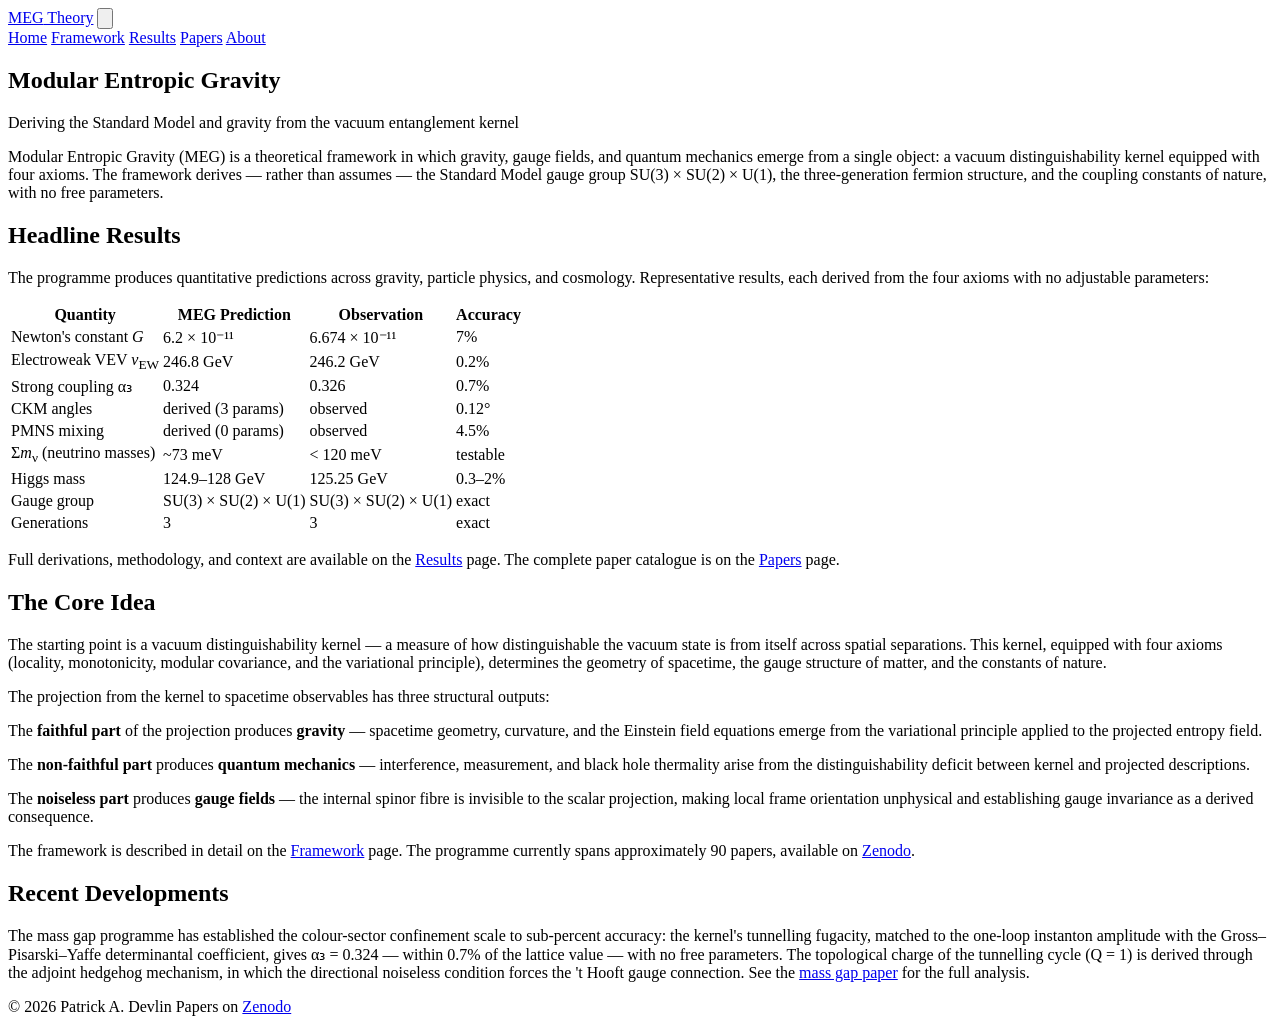
==== index.html @ 2ceed35d "Add files via upload" ====
<!DOCTYPE html>
<html lang="en">
<head>
  <meta charset="UTF-8">
  <meta name="viewport" content="width=device-width, initial-scale=1.0">
  <title>Modular Entropic Gravity — Deriving Physics from the Vacuum Kernel</title>
  <meta name="description" content="Modular Entropic Gravity (MEG) derives the Standard Model gauge group, matter content, coupling constants, and confinement scale from four axioms on a vacuum distinguishability kernel — with no free parameters.">
  <link rel="stylesheet" href="css/style.css">
</head>
<body>

<header>
  <div class="header-inner">
    <a href="index.html" class="site-title"><span>MEG</span> Theory</a>
    <button class="nav-toggle" aria-label="Toggle navigation" onclick="document.querySelector('nav').classList.toggle('open')">
      <svg viewBox="0 0 24 24" fill="none" stroke="currentColor" stroke-width="2"><path d="M3 12h18M3 6h18M3 18h18"/></svg>
    </button>
    <nav>
      <a href="index.html" class="active">Home</a>
      <a href="framework.html">Framework</a>
      <a href="results.html">Results</a>
      <a href="papers.html">Papers</a>
      <a href="about.html">About</a>
    </nav>
  </div>
</header>

<main class="container">
  <section class="hero">
    <h1>Modular Entropic Gravity</h1>
    <p class="subtitle">Deriving the Standard Model and gravity from the vacuum entanglement kernel</p>
    <div class="hero-text">
      <p>Modular Entropic Gravity (MEG) is a theoretical framework in which gravity, gauge fields, and quantum mechanics emerge from a single object: a vacuum distinguishability kernel equipped with four axioms. The framework derives — rather than assumes — the Standard Model gauge group SU(3) × SU(2) × U(1), the three-generation fermion structure, and the coupling constants of nature, with no free parameters.</p>
    </div>
  </section>

  <section class="content">
    <h2>Headline Results</h2>

    <p>The programme produces quantitative predictions across gravity, particle physics, and cosmology. Representative results, each derived from the four axioms with no adjustable parameters:</p>

    <table class="results-table">
      <thead>
        <tr>
          <th>Quantity</th>
          <th>MEG Prediction</th>
          <th>Observation</th>
          <th>Accuracy</th>
        </tr>
      </thead>
      <tbody>
        <tr>
          <td class="quantity">Newton's constant <em>G</em></td>
          <td class="value">6.2 × 10⁻¹¹</td>
          <td class="value">6.674 × 10⁻¹¹</td>
          <td class="accuracy">7%</td>
        </tr>
        <tr>
          <td class="quantity">Electroweak VEV <em>v</em><sub>EW</sub></td>
          <td class="value">246.8 GeV</td>
          <td class="value">246.2 GeV</td>
          <td class="accuracy">0.2%</td>
        </tr>
        <tr>
          <td class="quantity">Strong coupling α₃</td>
          <td class="value">0.324</td>
          <td class="value">0.326</td>
          <td class="accuracy">0.7%</td>
        </tr>
        <tr>
          <td class="quantity">CKM angles</td>
          <td class="value">derived (3 params)</td>
          <td class="value">observed</td>
          <td class="accuracy">0.12°</td>
        </tr>
        <tr>
          <td class="quantity">PMNS mixing</td>
          <td class="value">derived (0 params)</td>
          <td class="value">observed</td>
          <td class="accuracy">4.5%</td>
        </tr>
        <tr>
          <td class="quantity">Σ<em>m</em><sub>ν</sub> (neutrino masses)</td>
          <td class="value">~73 meV</td>
          <td class="value">&lt; 120 meV</td>
          <td class="accuracy">testable</td>
        </tr>
        <tr>
          <td class="quantity">Higgs mass</td>
          <td class="value">124.9–128 GeV</td>
          <td class="value">125.25 GeV</td>
          <td class="accuracy">0.3–2%</td>
        </tr>
        <tr>
          <td class="quantity">Gauge group</td>
          <td class="value" style="font-family: var(--sans);">SU(3) × SU(2) × U(1)</td>
          <td class="value" style="font-family: var(--sans);">SU(3) × SU(2) × U(1)</td>
          <td class="accuracy">exact</td>
        </tr>
        <tr>
          <td class="quantity">Generations</td>
          <td class="value">3</td>
          <td class="value">3</td>
          <td class="accuracy">exact</td>
        </tr>
      </tbody>
    </table>

    <p>Full derivations, methodology, and context are available on the <a href="results.html">Results</a> page. The complete paper catalogue is on the <a href="papers.html">Papers</a> page.</p>

    <h2>The Core Idea</h2>

    <p>The starting point is a vacuum distinguishability kernel — a measure of how distinguishable the vacuum state is from itself across spatial separations. This kernel, equipped with four axioms (locality, monotonicity, modular covariance, and the variational principle), determines the geometry of spacetime, the gauge structure of matter, and the constants of nature.</p>

    <p>The projection from the kernel to spacetime observables has three structural outputs:</p>

    <div class="highlight-box">
      <p>The <strong>faithful part</strong> of the projection produces <strong>gravity</strong> — spacetime geometry, curvature, and the Einstein field equations emerge from the variational principle applied to the projected entropy field.</p>
      <p>The <strong>non-faithful part</strong> produces <strong>quantum mechanics</strong> — interference, measurement, and black hole thermality arise from the distinguishability deficit between kernel and projected descriptions.</p>
      <p>The <strong>noiseless part</strong> produces <strong>gauge fields</strong> — the internal spinor fibre is invisible to the scalar projection, making local frame orientation unphysical and establishing gauge invariance as a derived consequence.</p>
    </div>

    <p>The framework is described in detail on the <a href="framework.html">Framework</a> page. The programme currently spans approximately 90 papers, available on <a href="papers.html">Zenodo</a>.</p>

    <h2>Recent Developments</h2>

    <p>The mass gap programme has established the colour-sector confinement scale to sub-percent accuracy: the kernel's tunnelling fugacity, matched to the one-loop instanton amplitude with the Gross–Pisarski–Yaffe determinantal coefficient, gives α₃ = 0.324 — within 0.7% of the lattice value — with no free parameters. The topological charge of the tunnelling cycle (Q = 1) is derived through the adjoint hedgehog mechanism, in which the directional noiseless condition forces the 't Hooft gauge connection. See the <a href="https://doi.org/10.5281/zenodo.21130253">mass gap paper</a> for the full analysis.</p>

  </section>
</main>

<footer>
  <div class="footer-inner">
    <span>© 2026 Patrick A. Devlin</span>
    <span>Papers on <a href="https://zenodo.org/search?q=metadata.creators.person_or_org.name%3A%22Devlin%2C%20Patrick%20A.%22&l=list&p=1&s=10&sort=newest">Zenodo</a></span>
  </div>
</footer>

</body>
</html>
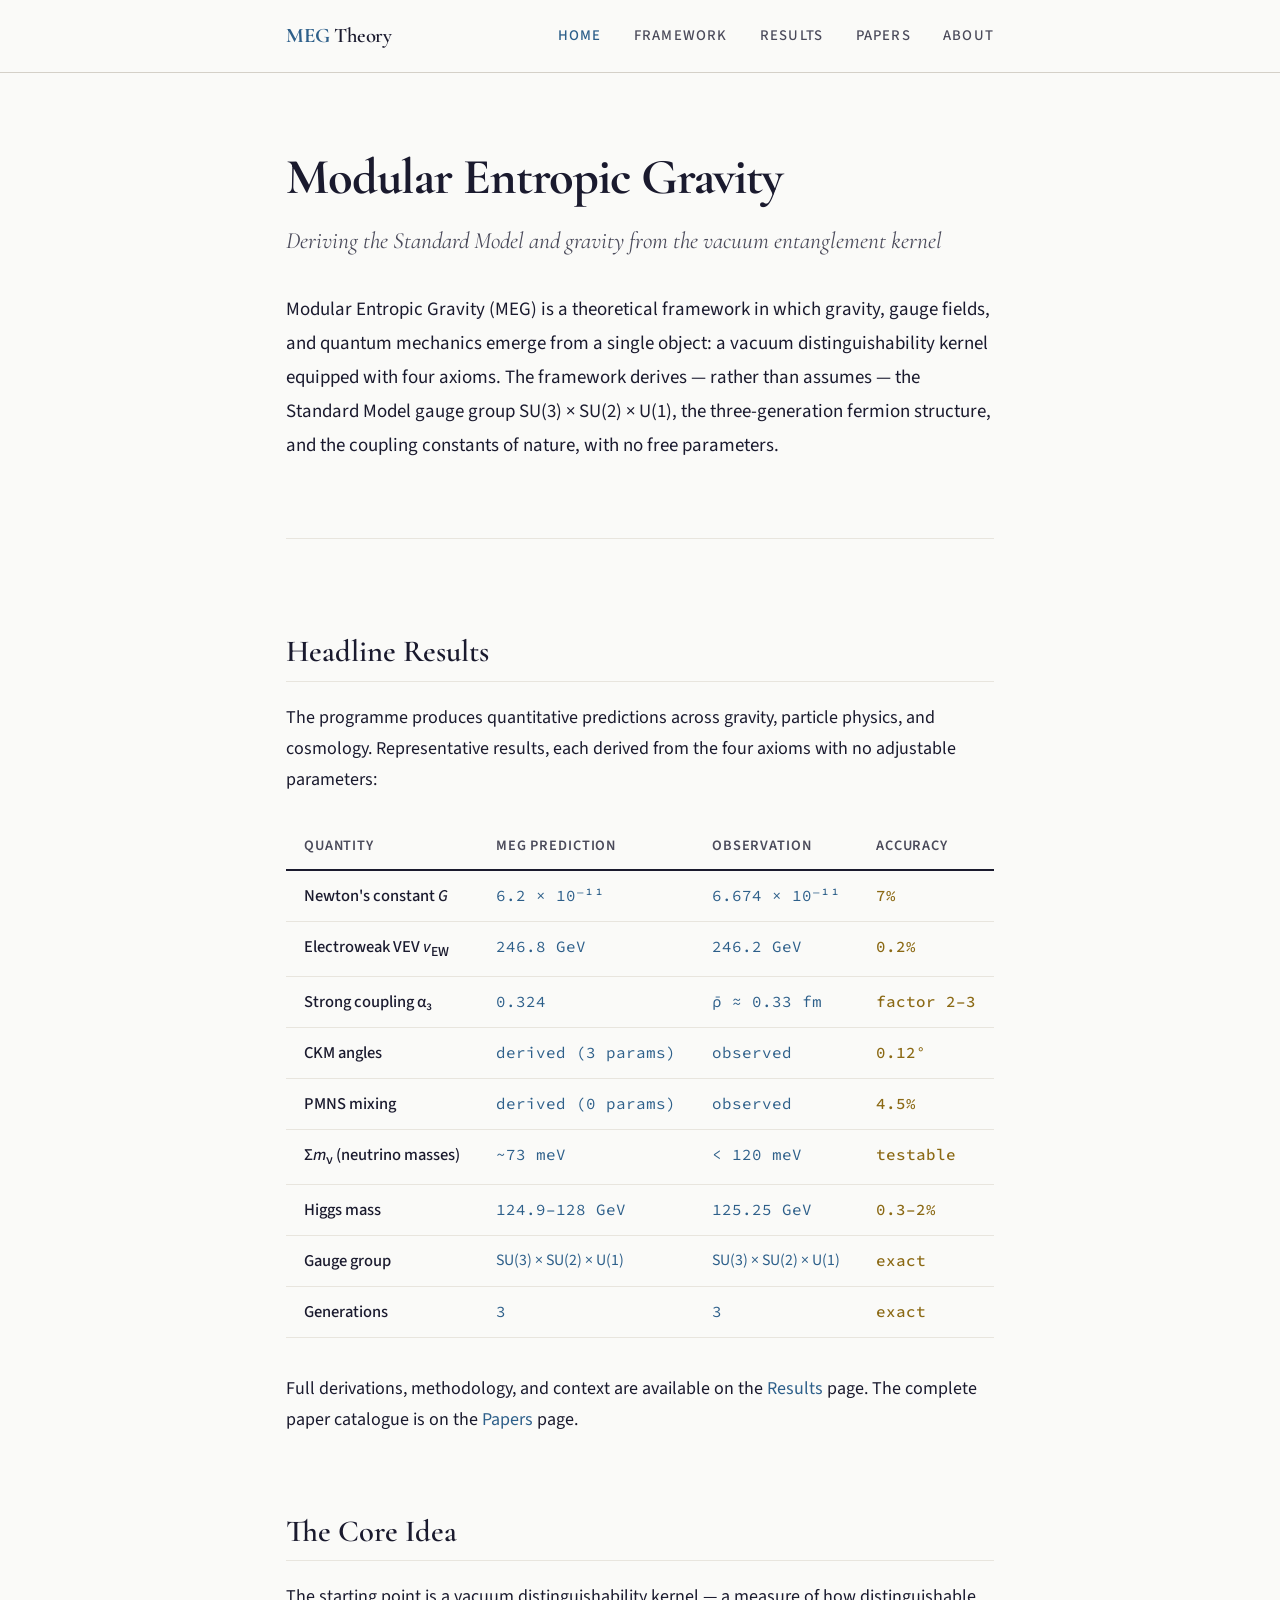
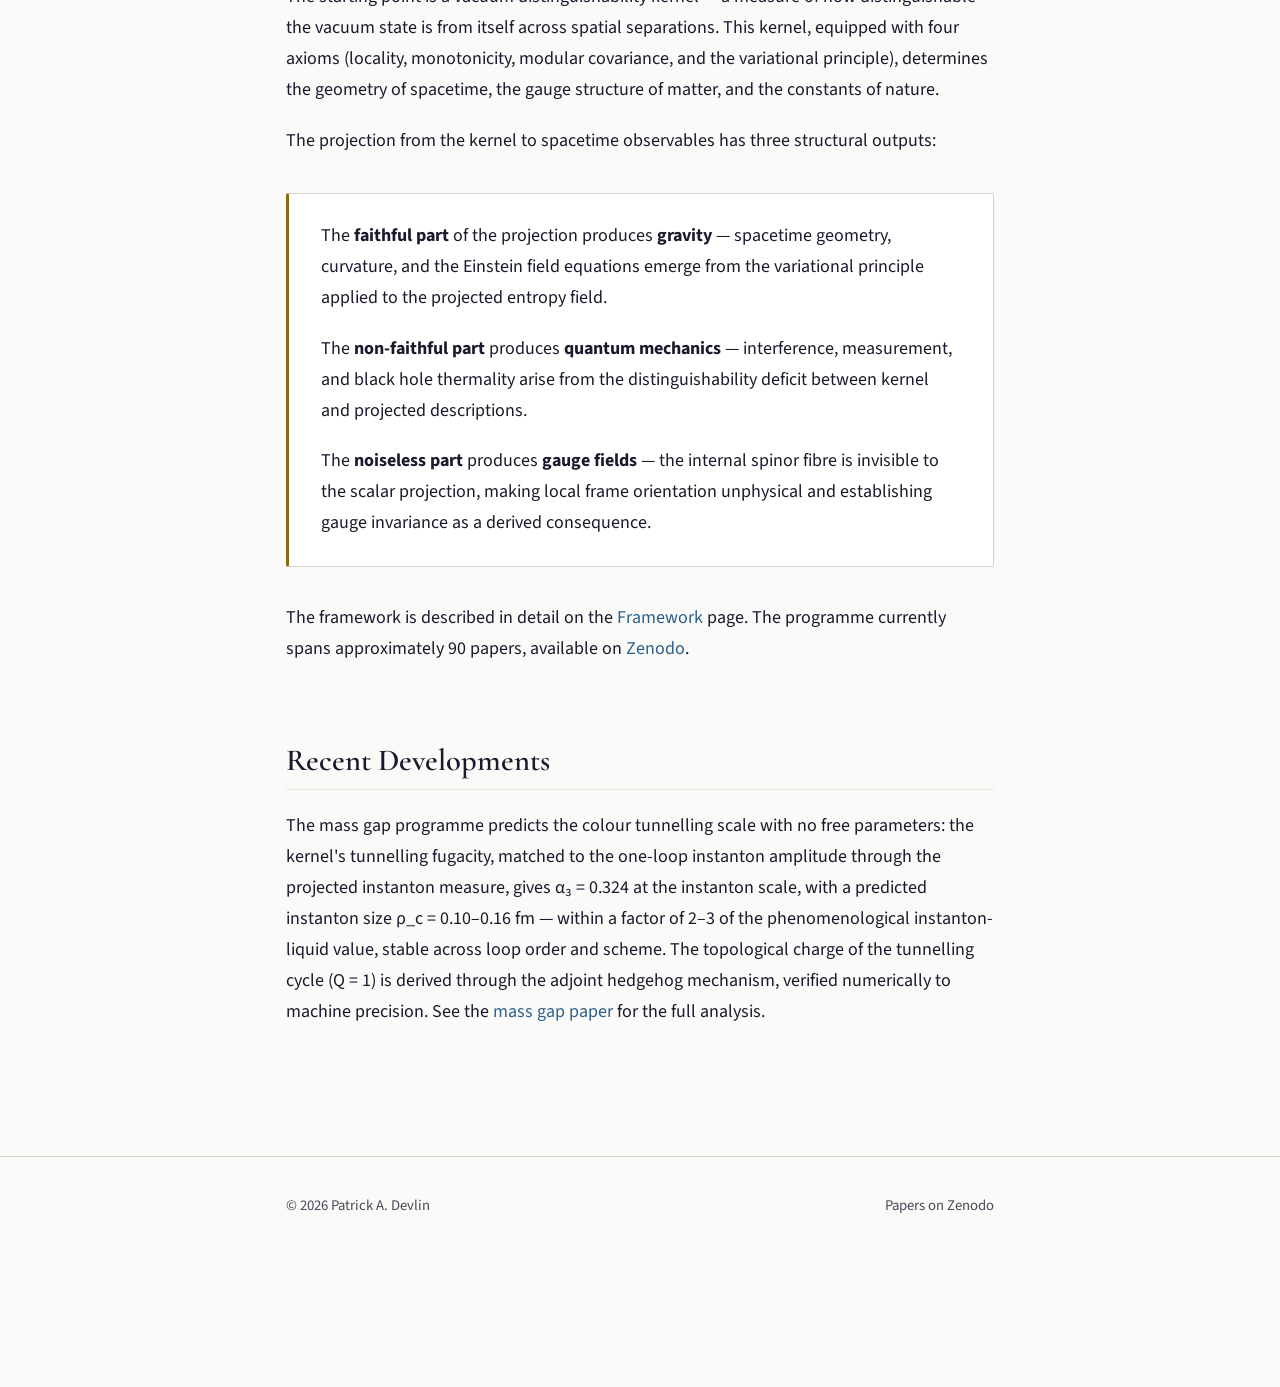
==== commit fa2253b4: "Update index.html" ====
--- a/index.html
+++ b/index.html
@@ -64,8 +64,8 @@
         <tr>
           <td class="quantity">Strong coupling α₃</td>
           <td class="value">0.324</td>
-          <td class="value">0.326</td>
-          <td class="accuracy">0.7%</td>
+          <td class="value">ρ̄ ≈ 0.33 fm</td>
+          <td class="accuracy">factor 2–3</td>
         </tr>
         <tr>
           <td class="quantity">CKM angles</td>
@@ -124,7 +124,7 @@
 
     <h2>Recent Developments</h2>
 
-    <p>The mass gap programme has established the colour-sector confinement scale to sub-percent accuracy: the kernel's tunnelling fugacity, matched to the one-loop instanton amplitude with the Gross–Pisarski–Yaffe determinantal coefficient, gives α₃ = 0.324 — within 0.7% of the lattice value — with no free parameters. The topological charge of the tunnelling cycle (Q = 1) is derived through the adjoint hedgehog mechanism, in which the directional noiseless condition forces the 't Hooft gauge connection. See the <a href="https://doi.org/10.5281/zenodo.21130253">mass gap paper</a> for the full analysis.</p>
+    <p>The mass gap programme predicts the colour tunnelling scale with no free parameters: the kernel's tunnelling fugacity, matched to the one-loop instanton amplitude through the projected instanton measure, gives α₃ = 0.324 at the instanton scale, with a predicted instanton size ρ_c = 0.10–0.16 fm — within a factor of 2–3 of the phenomenological instanton-liquid value, stable across loop order and scheme. The topological charge of the tunnelling cycle (Q = 1) is derived through the adjoint hedgehog mechanism, verified numerically to machine precision. See the <a href="https://doi.org/10.5281/zenodo.21141898">mass gap paper</a> for the full analysis.</p>
 
   </section>
 </main>
--- a/css/style.css
+++ b/css/style.css
@@ -0,0 +1,501 @@
+/* ============================================================
+   MEG Theory — Modular Entropic Gravity
+   A clean, scholarly design for theoretical physics
+   ============================================================ */
+
+@import url('https://fonts.googleapis.com/css2?family=Cormorant+Garamond:ital,wght@0,400;0,500;0,600;0,700;1,400;1,500&family=Source+Sans+3:ital,wght@0,300;0,400;0,500;0,600;1,400&family=Source+Code+Pro:wght@400;500&display=swap');
+
+/* --- Reset & Base --- */
+*, *::before, *::after {
+  box-sizing: border-box;
+  margin: 0;
+  padding: 0;
+}
+
+:root {
+  --bg: #FAFAF8;
+  --bg-card: #FFFFFF;
+  --text: #1A1A2E;
+  --text-secondary: #4A4A5A;
+  --accent: #2D5F8A;
+  --accent-hover: #1E4A6E;
+  --gold: #8B6914;
+  --gold-light: #C4A23A;
+  --border: #D4D0C8;
+  --border-light: #E8E5DE;
+  --bg-subtle: #F2F0EB;
+  --serif: 'Cormorant Garamond', 'Georgia', serif;
+  --sans: 'Source Sans 3', 'Segoe UI', sans-serif;
+  --mono: 'Source Code Pro', 'Consolas', monospace;
+}
+
+html {
+  font-size: 18px;
+  scroll-behavior: smooth;
+}
+
+body {
+  font-family: var(--sans);
+  font-weight: 400;
+  color: var(--text);
+  background-color: var(--bg);
+  line-height: 1.72;
+  -webkit-font-smoothing: antialiased;
+}
+
+/* --- Typography --- */
+h1, h2, h3, h4 {
+  font-family: var(--serif);
+  font-weight: 600;
+  line-height: 1.25;
+  color: var(--text);
+}
+
+h1 {
+  font-size: 2.6rem;
+  font-weight: 700;
+  letter-spacing: -0.02em;
+  margin-bottom: 0.5em;
+}
+
+h2 {
+  font-size: 1.7rem;
+  margin-top: 2.5em;
+  margin-bottom: 0.7em;
+  padding-bottom: 0.3em;
+  border-bottom: 1px solid var(--border-light);
+}
+
+h3 {
+  font-size: 1.25rem;
+  margin-top: 1.8em;
+  margin-bottom: 0.5em;
+  color: var(--accent);
+}
+
+p {
+  margin-bottom: 1.1em;
+}
+
+a {
+  color: var(--accent);
+  text-decoration: none;
+  transition: color 0.2s ease;
+}
+
+a:hover {
+  color: var(--accent-hover);
+  text-decoration: underline;
+}
+
+/* --- Layout --- */
+.container {
+  max-width: 780px;
+  margin: 0 auto;
+  padding: 0 2rem;
+}
+
+/* --- Header / Navigation --- */
+header {
+  border-bottom: 1px solid var(--border);
+  background: var(--bg);
+  position: sticky;
+  top: 0;
+  z-index: 100;
+}
+
+.header-inner {
+  max-width: 780px;
+  margin: 0 auto;
+  padding: 1rem 2rem;
+  display: flex;
+  justify-content: space-between;
+  align-items: center;
+}
+
+.site-title {
+  font-family: var(--serif);
+  font-size: 1.15rem;
+  font-weight: 600;
+  color: var(--text);
+  text-decoration: none;
+  letter-spacing: -0.01em;
+}
+
+.site-title:hover {
+  color: var(--accent);
+  text-decoration: none;
+}
+
+.site-title span {
+  color: var(--accent);
+  font-weight: 700;
+}
+
+nav {
+  display: flex;
+  gap: 1.8rem;
+}
+
+nav a {
+  font-family: var(--sans);
+  font-size: 0.82rem;
+  font-weight: 500;
+  color: var(--text-secondary);
+  text-decoration: none;
+  text-transform: uppercase;
+  letter-spacing: 0.08em;
+  transition: color 0.2s ease;
+}
+
+nav a:hover,
+nav a.active {
+  color: var(--accent);
+  text-decoration: none;
+}
+
+/* --- Mobile nav --- */
+.nav-toggle {
+  display: none;
+  background: none;
+  border: none;
+  cursor: pointer;
+  padding: 0.5rem;
+  color: var(--text);
+}
+
+.nav-toggle svg {
+  width: 24px;
+  height: 24px;
+}
+
+@media (max-width: 680px) {
+  .nav-toggle {
+    display: block;
+  }
+
+  nav {
+    display: none;
+    position: absolute;
+    top: 100%;
+    left: 0;
+    right: 0;
+    background: var(--bg);
+    border-bottom: 1px solid var(--border);
+    flex-direction: column;
+    padding: 1rem 2rem;
+    gap: 0.8rem;
+  }
+
+  nav.open {
+    display: flex;
+  }
+
+  h1 {
+    font-size: 2rem;
+  }
+}
+
+/* --- Hero (Home page) --- */
+.hero {
+  padding: 4rem 0 3rem;
+  border-bottom: 1px solid var(--border-light);
+}
+
+.hero h1 {
+  font-size: 2.8rem;
+  margin-bottom: 0.3em;
+}
+
+.hero .subtitle {
+  font-family: var(--serif);
+  font-size: 1.3rem;
+  font-weight: 400;
+  font-style: italic;
+  color: var(--text-secondary);
+  margin-bottom: 1.5em;
+  line-height: 1.5;
+}
+
+.hero-text {
+  font-size: 1.05rem;
+  line-height: 1.8;
+}
+
+/* --- Page header (non-home pages) --- */
+.page-header {
+  padding: 3rem 0 2rem;
+  border-bottom: 1px solid var(--border-light);
+}
+
+.page-header h1 {
+  margin-bottom: 0.3em;
+}
+
+.page-header .lead {
+  font-size: 1.05rem;
+  color: var(--text-secondary);
+  line-height: 1.7;
+}
+
+/* --- Content --- */
+.content {
+  padding: 1rem 0 4rem;
+}
+
+/* --- Highlight box --- */
+.highlight-box {
+  background: var(--bg-card);
+  border: 1px solid var(--border);
+  border-left: 3px solid var(--gold);
+  padding: 1.5rem 1.8rem;
+  margin: 2rem 0;
+  border-radius: 2px;
+}
+
+.highlight-box p:last-child {
+  margin-bottom: 0;
+}
+
+/* --- Results table --- */
+.results-table {
+  width: 100%;
+  border-collapse: collapse;
+  margin: 1.5rem 0 2rem;
+  font-size: 0.92rem;
+}
+
+.results-table thead {
+  border-bottom: 2px solid var(--text);
+}
+
+.results-table th {
+  font-family: var(--sans);
+  font-weight: 600;
+  text-align: left;
+  padding: 0.6rem 1rem;
+  font-size: 0.8rem;
+  text-transform: uppercase;
+  letter-spacing: 0.06em;
+  color: var(--text-secondary);
+}
+
+.results-table td {
+  padding: 0.6rem 1rem;
+  border-bottom: 1px solid var(--border-light);
+  vertical-align: top;
+}
+
+.results-table tbody tr:hover {
+  background: var(--bg-subtle);
+}
+
+.results-table .quantity {
+  font-weight: 500;
+}
+
+.results-table .value {
+  font-family: var(--mono);
+  font-size: 0.88rem;
+  color: var(--accent);
+}
+
+.results-table .accuracy {
+  font-family: var(--mono);
+  font-size: 0.88rem;
+  color: var(--gold);
+  font-weight: 500;
+}
+
+/* --- Paper list --- */
+.paper-group {
+  margin-bottom: 2.5rem;
+}
+
+.paper-group h3 {
+  margin-bottom: 0.8rem;
+}
+
+.paper-item {
+  padding: 0.7rem 0;
+  border-bottom: 1px solid var(--border-light);
+  display: flex;
+  justify-content: space-between;
+  align-items: baseline;
+  gap: 1rem;
+}
+
+.paper-item:last-child {
+  border-bottom: none;
+}
+
+.paper-title {
+  font-weight: 500;
+  flex: 1;
+}
+
+.paper-id {
+  font-family: var(--mono);
+  font-size: 0.82rem;
+  color: var(--text-secondary);
+  white-space: nowrap;
+}
+
+.paper-doi {
+  font-family: var(--mono);
+  font-size: 0.78rem;
+}
+
+/* --- Axiom cards --- */
+.axiom-card {
+  background: var(--bg-card);
+  border: 1px solid var(--border);
+  padding: 1.3rem 1.6rem;
+  margin: 1rem 0;
+  border-radius: 2px;
+}
+
+.axiom-card .axiom-label {
+  font-family: var(--serif);
+  font-weight: 700;
+  font-size: 1.05rem;
+  color: var(--accent);
+  margin-bottom: 0.4rem;
+}
+
+.axiom-card p {
+  margin-bottom: 0;
+  font-size: 0.95rem;
+}
+
+/* --- Architecture diagram --- */
+.architecture {
+  background: var(--bg-card);
+  border: 1px solid var(--border);
+  padding: 2rem;
+  margin: 2rem 0;
+  border-radius: 2px;
+  text-align: center;
+}
+
+.architecture .arrow-chain {
+  font-family: var(--serif);
+  font-size: 1.1rem;
+  color: var(--text);
+  line-height: 2.2;
+}
+
+.architecture .arrow-chain .node {
+  display: inline-block;
+  padding: 0.3rem 0.8rem;
+  border: 1px solid var(--border);
+  border-radius: 2px;
+  background: var(--bg);
+  font-weight: 500;
+}
+
+.architecture .arrow-chain .arrow {
+  color: var(--gold);
+  margin: 0 0.3rem;
+}
+
+/* --- Footer --- */
+footer {
+  border-top: 1px solid var(--border);
+  padding: 2rem 0;
+  margin-top: 2rem;
+}
+
+.footer-inner {
+  max-width: 780px;
+  margin: 0 auto;
+  padding: 0 2rem;
+  display: flex;
+  justify-content: space-between;
+  align-items: center;
+  font-size: 0.82rem;
+  color: var(--text-secondary);
+}
+
+.footer-inner a {
+  color: var(--text-secondary);
+}
+
+.footer-inner a:hover {
+  color: var(--accent);
+}
+
+/* --- Equation display --- */
+.equation {
+  font-family: var(--serif);
+  font-size: 1.15rem;
+  font-style: italic;
+  text-align: center;
+  padding: 1.2rem 0;
+  color: var(--text);
+}
+
+/* --- Domain sections on results page --- */
+.domain-section {
+  margin-bottom: 2.5rem;
+  padding-bottom: 1.5rem;
+  border-bottom: 1px solid var(--border-light);
+}
+
+.domain-section:last-of-type {
+  border-bottom: none;
+}
+
+/* --- Responsive --- */
+@media (max-width: 680px) {
+  html {
+    font-size: 16px;
+  }
+
+  .container {
+    padding: 0 1.2rem;
+  }
+
+  .header-inner {
+    padding: 0.8rem 1.2rem;
+  }
+
+  .hero {
+    padding: 2.5rem 0 2rem;
+  }
+
+  .hero h1 {
+    font-size: 2rem;
+  }
+
+  .results-table {
+    font-size: 0.85rem;
+  }
+
+  .results-table th,
+  .results-table td {
+    padding: 0.5rem 0.5rem;
+  }
+
+  .paper-item {
+    flex-direction: column;
+    gap: 0.2rem;
+  }
+
+  .footer-inner {
+    flex-direction: column;
+    gap: 0.5rem;
+    text-align: center;
+  }
+}
+
+/* --- Print --- */
+@media print {
+  header, footer, nav {
+    display: none;
+  }
+
+  .container {
+    max-width: 100%;
+  }
+}
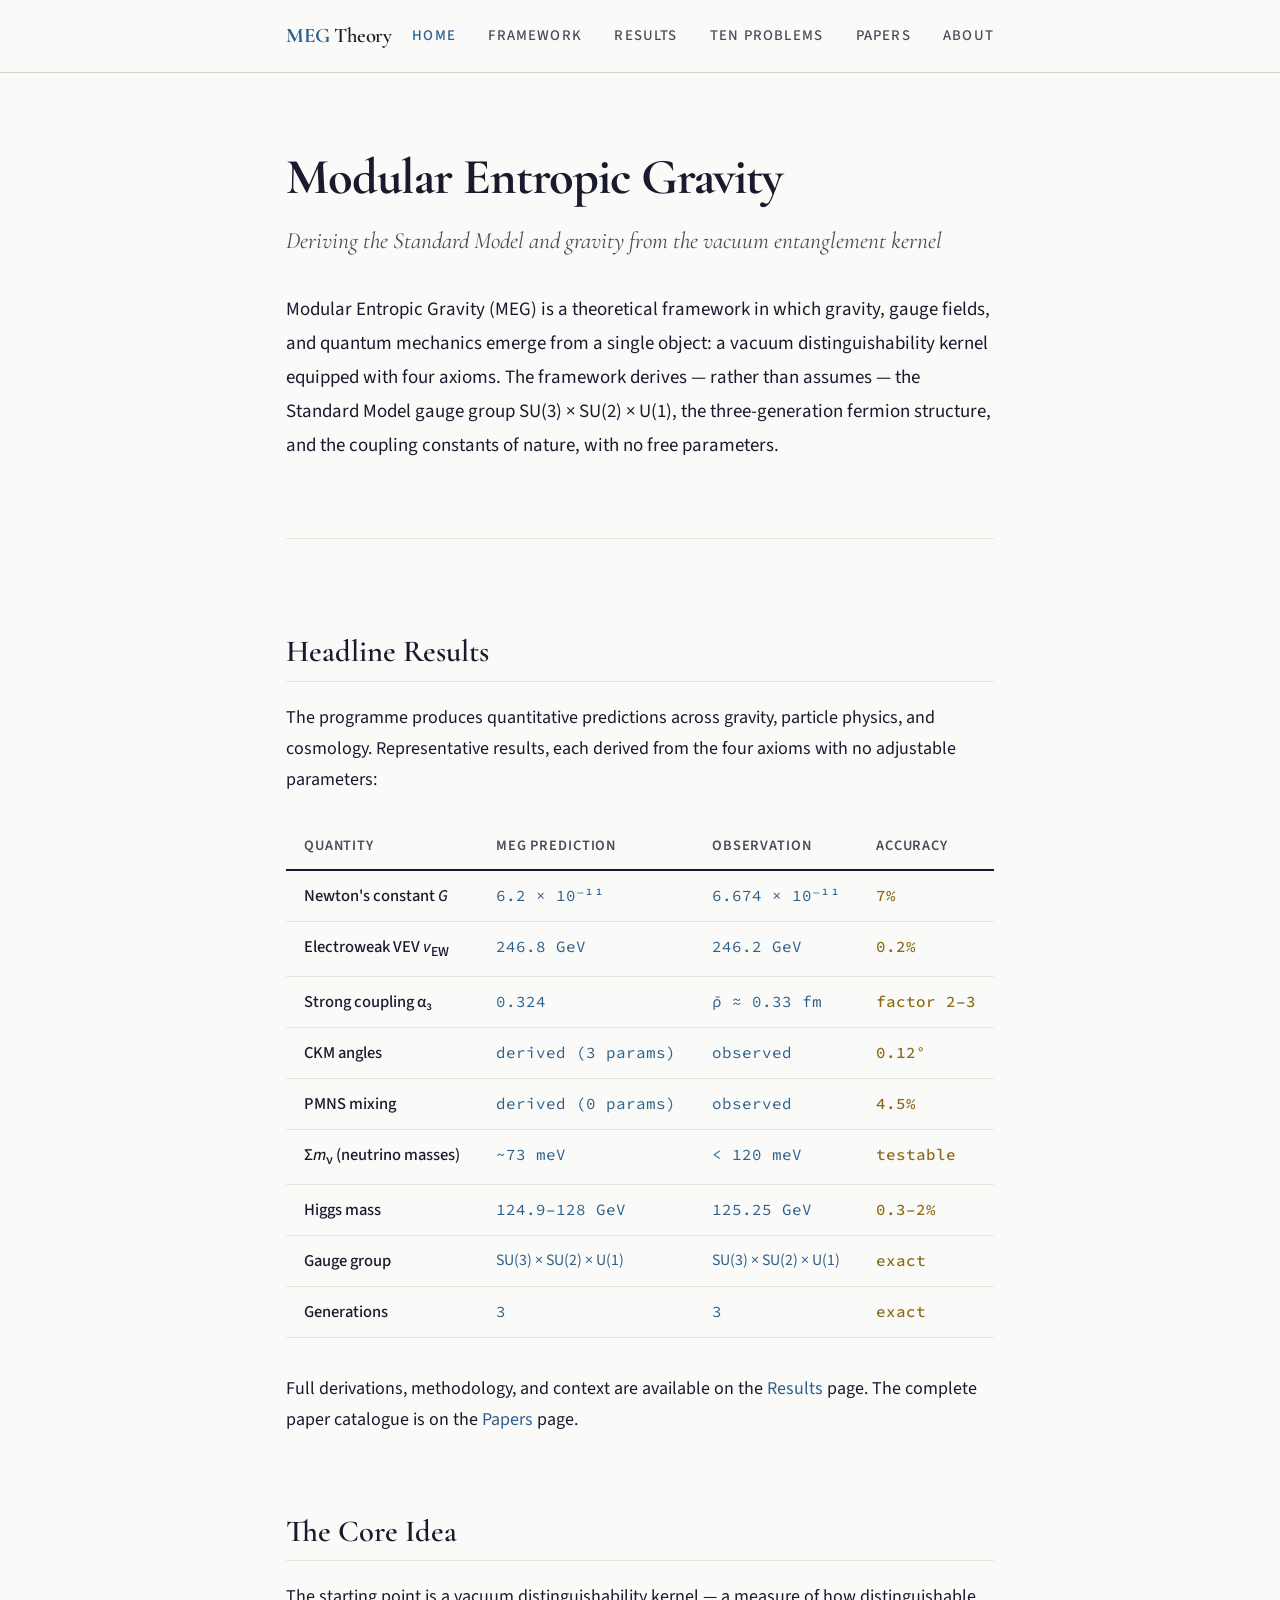
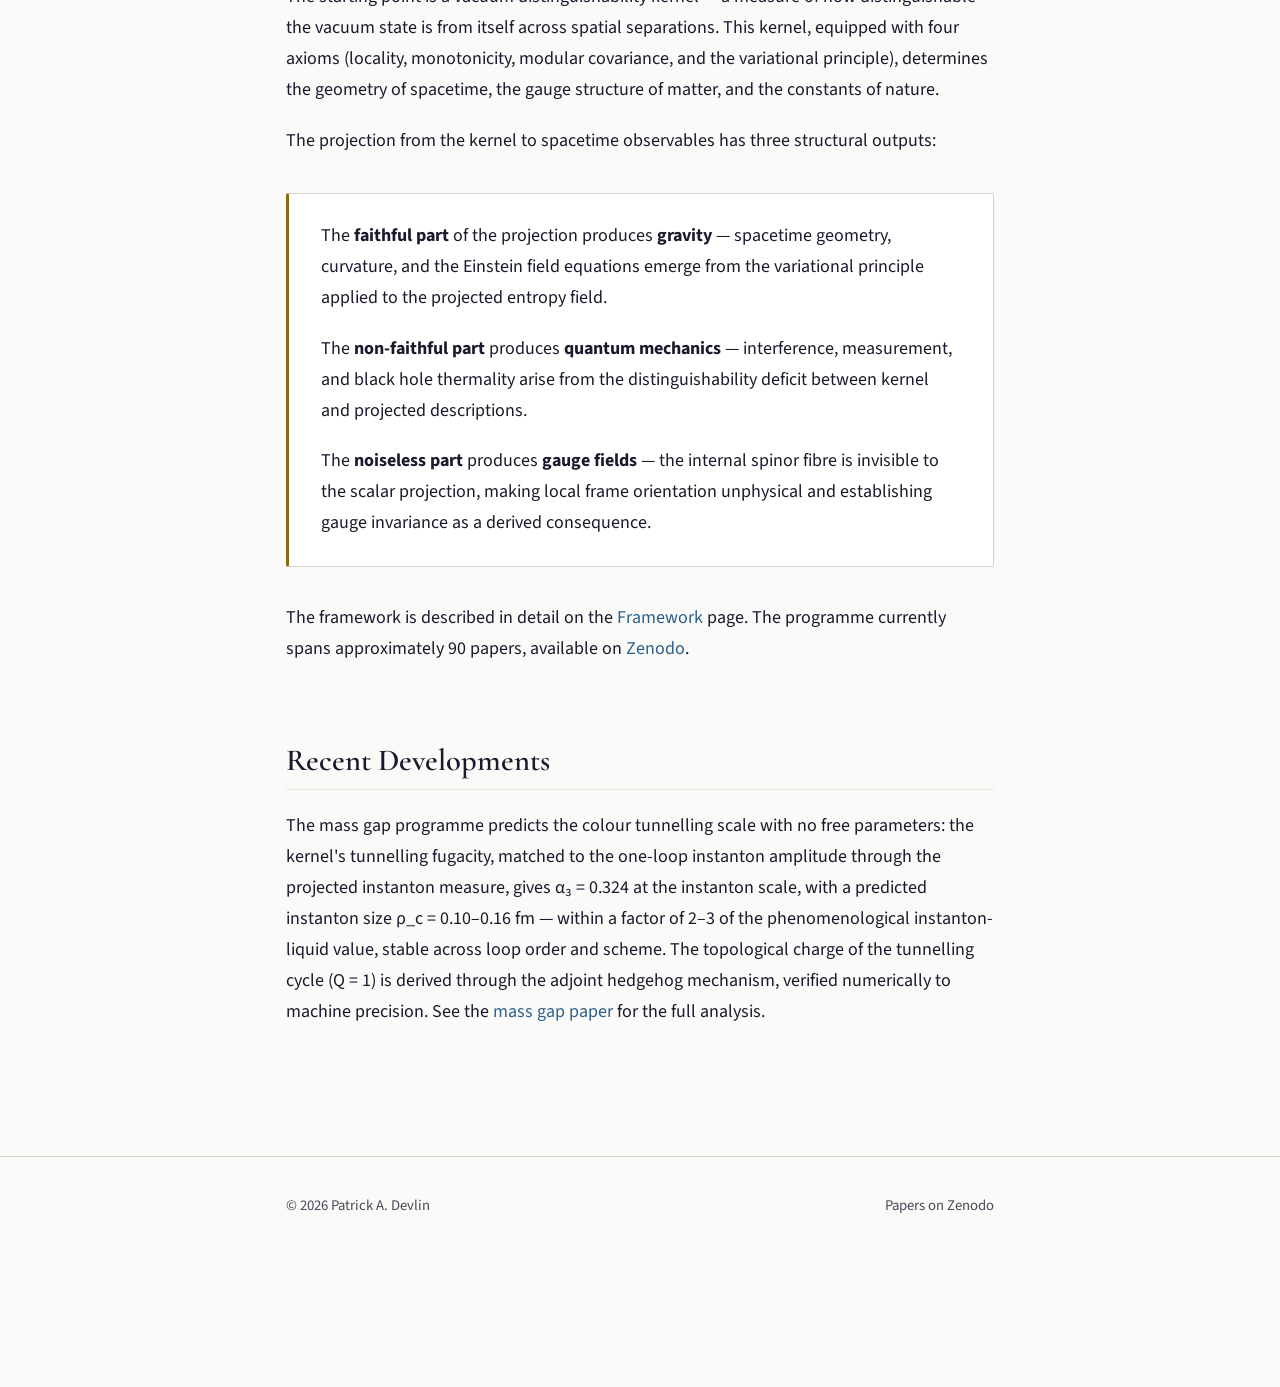
==== commit 5048bd7e: "Update index.html" ====
--- a/index.html
+++ b/index.html
@@ -19,6 +19,7 @@
       <a href="index.html" class="active">Home</a>
       <a href="framework.html">Framework</a>
       <a href="results.html">Results</a>
+      <a href="problems.html">Ten Problems</a>
       <a href="papers.html">Papers</a>
       <a href="about.html">About</a>
     </nav>
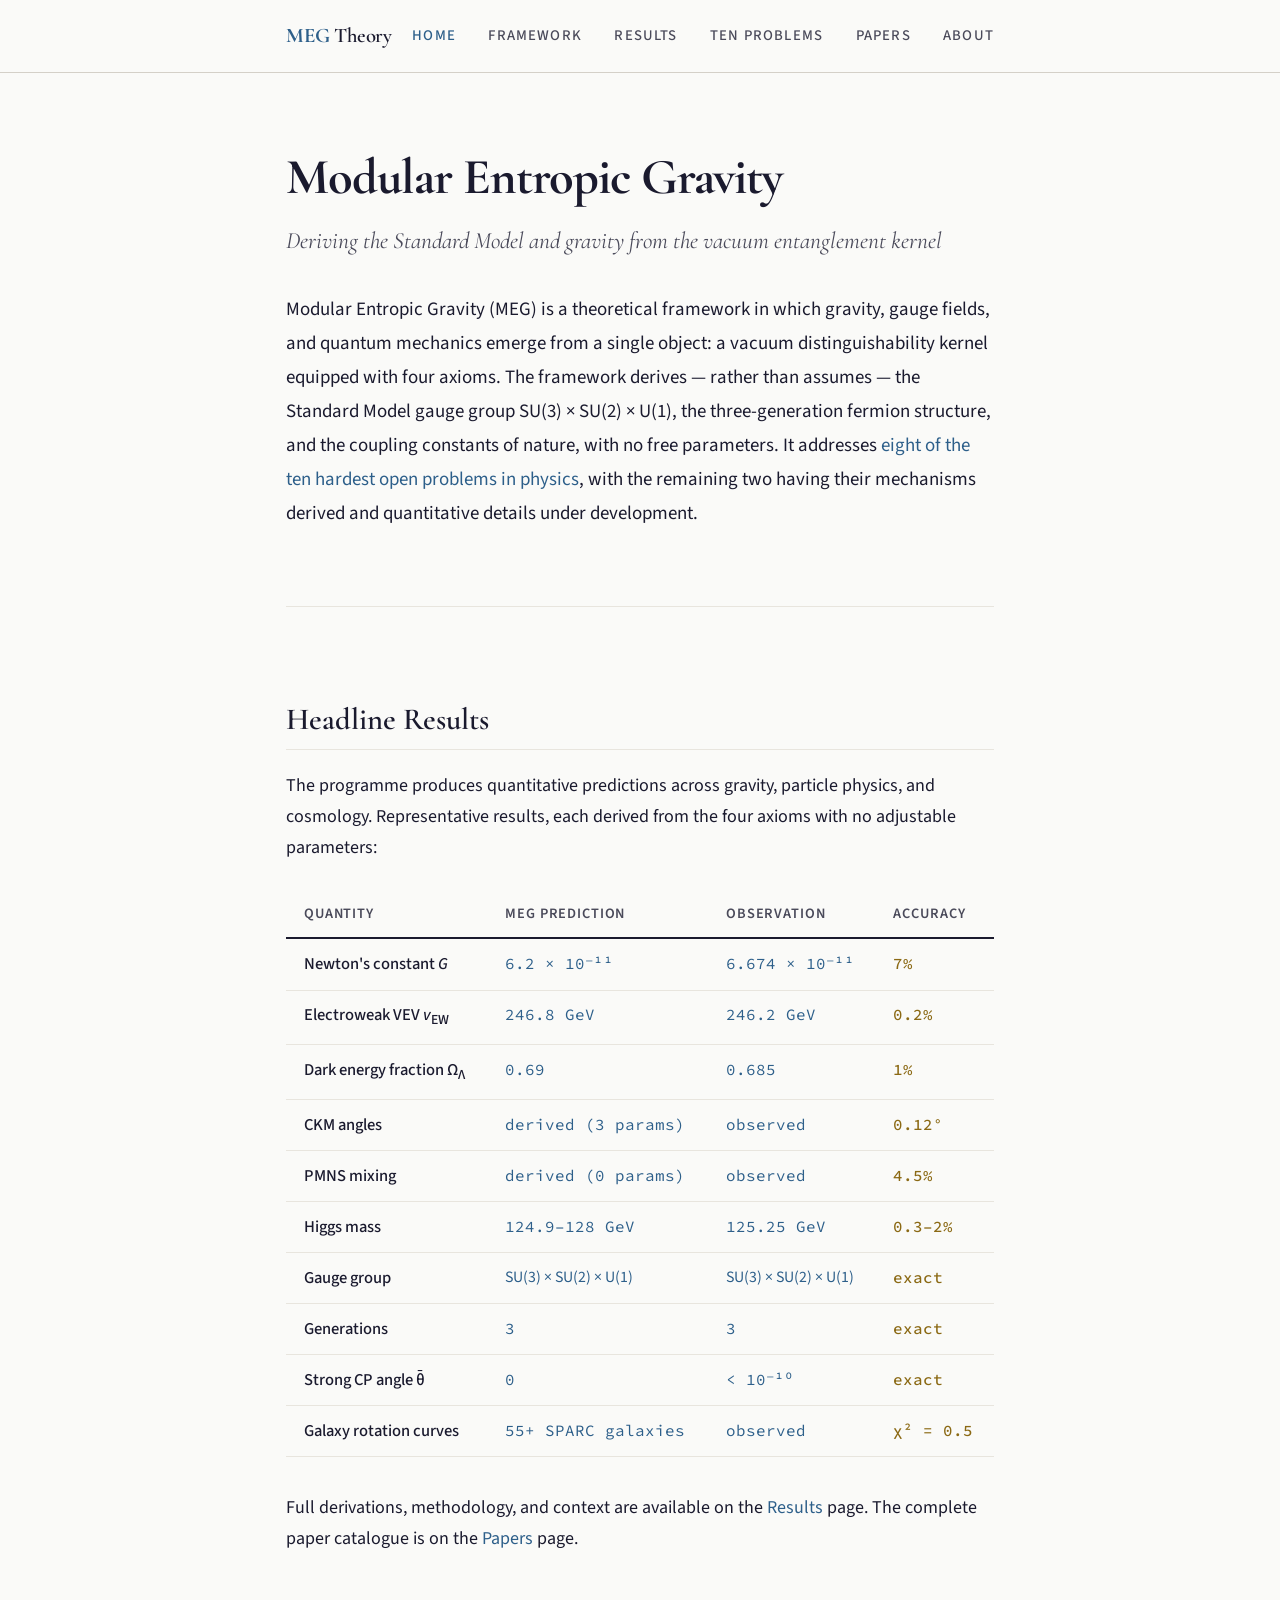
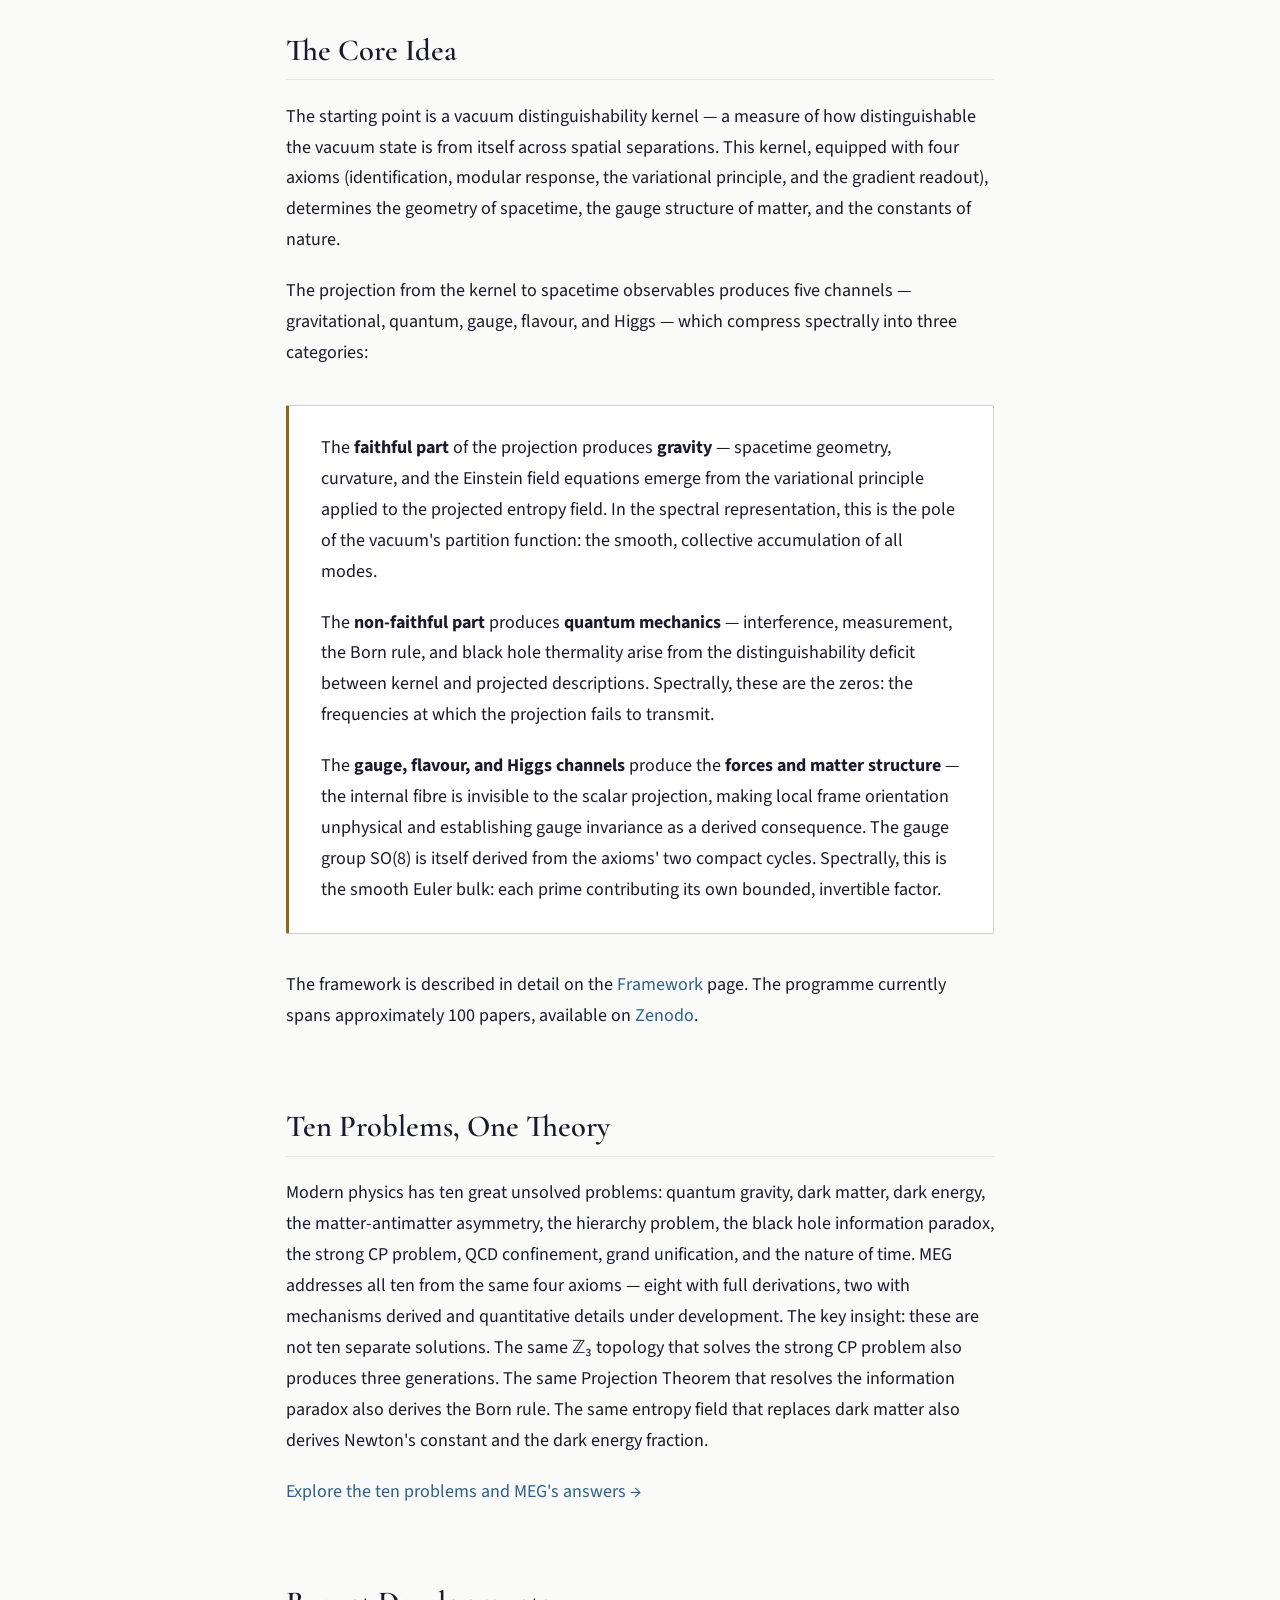
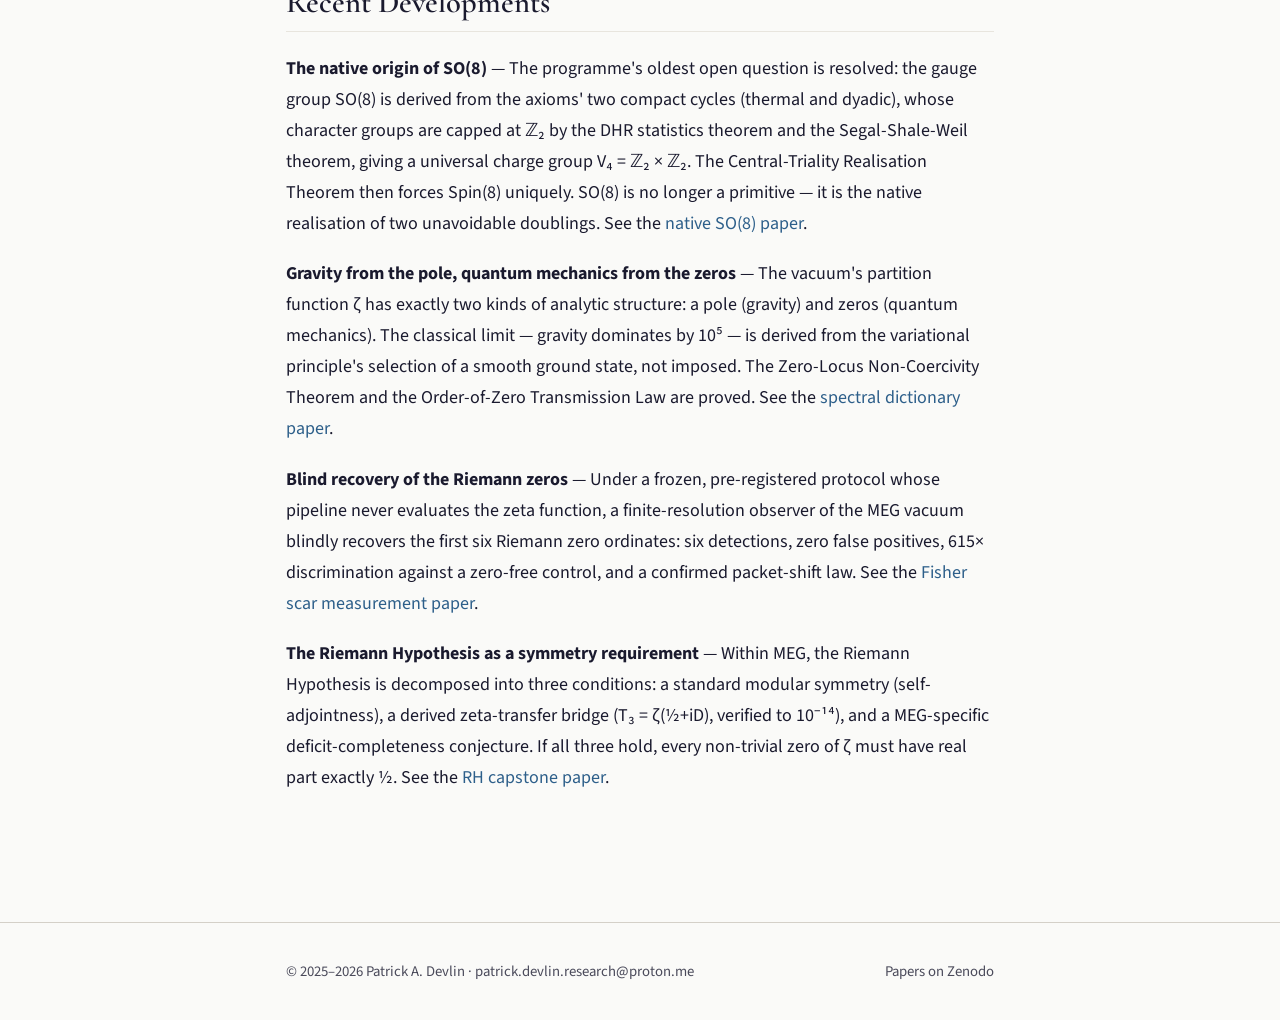
==== commit c8e38f58: "Update index.html" ====
--- a/index.html
+++ b/index.html
@@ -31,7 +31,7 @@
     <h1>Modular Entropic Gravity</h1>
     <p class="subtitle">Deriving the Standard Model and gravity from the vacuum entanglement kernel</p>
     <div class="hero-text">
-      <p>Modular Entropic Gravity (MEG) is a theoretical framework in which gravity, gauge fields, and quantum mechanics emerge from a single object: a vacuum distinguishability kernel equipped with four axioms. The framework derives — rather than assumes — the Standard Model gauge group SU(3) × SU(2) × U(1), the three-generation fermion structure, and the coupling constants of nature, with no free parameters.</p>
+      <p>Modular Entropic Gravity (MEG) is a theoretical framework in which gravity, gauge fields, and quantum mechanics emerge from a single object: a vacuum distinguishability kernel equipped with four axioms. The framework derives — rather than assumes — the Standard Model gauge group SU(3) × SU(2) × U(1), the three-generation fermion structure, and the coupling constants of nature, with no free parameters. It addresses <a href="problems.html">eight of the ten hardest open problems in physics</a>, with the remaining two having their mechanisms derived and quantitative details under development.</p>
     </div>
   </section>
 
@@ -63,10 +63,10 @@
           <td class="accuracy">0.2%</td>
         </tr>
         <tr>
-          <td class="quantity">Strong coupling α₃</td>
-          <td class="value">0.324</td>
-          <td class="value">ρ̄ ≈ 0.33 fm</td>
-          <td class="accuracy">factor 2–3</td>
+          <td class="quantity">Dark energy fraction Ω<sub>Λ</sub></td>
+          <td class="value">0.69</td>
+          <td class="value">0.685</td>
+          <td class="accuracy">1%</td>
         </tr>
         <tr>
           <td class="quantity">CKM angles</td>
@@ -79,12 +79,6 @@
           <td class="value">derived (0 params)</td>
           <td class="value">observed</td>
           <td class="accuracy">4.5%</td>
-        </tr>
-        <tr>
-          <td class="quantity">Σ<em>m</em><sub>ν</sub> (neutrino masses)</td>
-          <td class="value">~73 meV</td>
-          <td class="value">&lt; 120 meV</td>
-          <td class="accuracy">testable</td>
         </tr>
         <tr>
           <td class="quantity">Higgs mass</td>
@@ -104,6 +98,18 @@
           <td class="value">3</td>
           <td class="accuracy">exact</td>
         </tr>
+        <tr>
+          <td class="quantity">Strong CP angle θ̄</td>
+          <td class="value">0</td>
+          <td class="value">< 10⁻¹⁰</td>
+          <td class="accuracy">exact</td>
+        </tr>
+        <tr>
+          <td class="quantity">Galaxy rotation curves</td>
+          <td class="value">55+ SPARC galaxies</td>
+          <td class="value">observed</td>
+          <td class="accuracy">χ² = 0.5</td>
+        </tr>
       </tbody>
     </table>
 
@@ -111,28 +117,40 @@
 
     <h2>The Core Idea</h2>
 
-    <p>The starting point is a vacuum distinguishability kernel — a measure of how distinguishable the vacuum state is from itself across spatial separations. This kernel, equipped with four axioms (locality, monotonicity, modular covariance, and the variational principle), determines the geometry of spacetime, the gauge structure of matter, and the constants of nature.</p>
+    <p>The starting point is a vacuum distinguishability kernel — a measure of how distinguishable the vacuum state is from itself across spatial separations. This kernel, equipped with four axioms (identification, modular response, the variational principle, and the gradient readout), determines the geometry of spacetime, the gauge structure of matter, and the constants of nature.</p>
 
-    <p>The projection from the kernel to spacetime observables has three structural outputs:</p>
+    <p>The projection from the kernel to spacetime observables produces five channels — gravitational, quantum, gauge, flavour, and Higgs — which compress spectrally into three categories:</p>
 
     <div class="highlight-box">
-      <p>The <strong>faithful part</strong> of the projection produces <strong>gravity</strong> — spacetime geometry, curvature, and the Einstein field equations emerge from the variational principle applied to the projected entropy field.</p>
-      <p>The <strong>non-faithful part</strong> produces <strong>quantum mechanics</strong> — interference, measurement, and black hole thermality arise from the distinguishability deficit between kernel and projected descriptions.</p>
-      <p>The <strong>noiseless part</strong> produces <strong>gauge fields</strong> — the internal spinor fibre is invisible to the scalar projection, making local frame orientation unphysical and establishing gauge invariance as a derived consequence.</p>
+      <p>The <strong>faithful part</strong> of the projection produces <strong>gravity</strong> — spacetime geometry, curvature, and the Einstein field equations emerge from the variational principle applied to the projected entropy field. In the spectral representation, this is the pole of the vacuum's partition function: the smooth, collective accumulation of all modes.</p>
+      <p>The <strong>non-faithful part</strong> produces <strong>quantum mechanics</strong> — interference, measurement, the Born rule, and black hole thermality arise from the distinguishability deficit between kernel and projected descriptions. Spectrally, these are the zeros: the frequencies at which the projection fails to transmit.</p>
+      <p>The <strong>gauge, flavour, and Higgs channels</strong> produce the <strong>forces and matter structure</strong> — the internal fibre is invisible to the scalar projection, making local frame orientation unphysical and establishing gauge invariance as a derived consequence. The gauge group SO(8) is itself derived from the axioms' two compact cycles. Spectrally, this is the smooth Euler bulk: each prime contributing its own bounded, invertible factor.</p>
     </div>
 
-    <p>The framework is described in detail on the <a href="framework.html">Framework</a> page. The programme currently spans approximately 90 papers, available on <a href="papers.html">Zenodo</a>.</p>
+    <p>The framework is described in detail on the <a href="framework.html">Framework</a> page. The programme currently spans approximately 100 papers, available on <a href="papers.html">Zenodo</a>.</p>
+
+    <h2>Ten Problems, One Theory</h2>
+
+    <p>Modern physics has ten great unsolved problems: quantum gravity, dark matter, dark energy, the matter-antimatter asymmetry, the hierarchy problem, the black hole information paradox, the strong CP problem, QCD confinement, grand unification, and the nature of time. MEG addresses all ten from the same four axioms — eight with full derivations, two with mechanisms derived and quantitative details under development. The key insight: these are not ten separate solutions. The same ℤ₃ topology that solves the strong CP problem also produces three generations. The same Projection Theorem that resolves the information paradox also derives the Born rule. The same entropy field that replaces dark matter also derives Newton's constant and the dark energy fraction.</p>
+
+    <p><a href="problems.html">Explore the ten problems and MEG's answers →</a></p>
 
     <h2>Recent Developments</h2>
 
-    <p>The mass gap programme predicts the colour tunnelling scale with no free parameters: the kernel's tunnelling fugacity, matched to the one-loop instanton amplitude through the projected instanton measure, gives α₃ = 0.324 at the instanton scale, with a predicted instanton size ρ_c = 0.10–0.16 fm — within a factor of 2–3 of the phenomenological instanton-liquid value, stable across loop order and scheme. The topological charge of the tunnelling cycle (Q = 1) is derived through the adjoint hedgehog mechanism, verified numerically to machine precision. See the <a href="https://doi.org/10.5281/zenodo.21141898">mass gap paper</a> for the full analysis.</p>
+    <p><strong>The native origin of SO(8)</strong> — The programme's oldest open question is resolved: the gauge group SO(8) is derived from the axioms' two compact cycles (thermal and dyadic), whose character groups are capped at ℤ₂ by the DHR statistics theorem and the Segal-Shale-Weil theorem, giving a universal charge group V₄ = ℤ₂ × ℤ₂. The Central-Triality Realisation Theorem then forces Spin(8) uniquely. SO(8) is no longer a primitive — it is the native realisation of two unavoidable doublings. See the <a href="https://doi.org/10.5281/zenodo.21400967">native SO(8) paper</a>.</p>
+
+    <p><strong>Gravity from the pole, quantum mechanics from the zeros</strong> — The vacuum's partition function ζ has exactly two kinds of analytic structure: a pole (gravity) and zeros (quantum mechanics). The classical limit — gravity dominates by 10⁵ — is derived from the variational principle's selection of a smooth ground state, not imposed. The Zero-Locus Non-Coercivity Theorem and the Order-of-Zero Transmission Law are proved. See the <a href="https://doi.org/10.5281/zenodo.21322310">spectral dictionary paper</a>.</p>
+
+    <p><strong>Blind recovery of the Riemann zeros</strong> — Under a frozen, pre-registered protocol whose pipeline never evaluates the zeta function, a finite-resolution observer of the MEG vacuum blindly recovers the first six Riemann zero ordinates: six detections, zero false positives, 615× discrimination against a zero-free control, and a confirmed packet-shift law. See the <a href="https://doi.org/10.5281/zenodo.21321673">Fisher scar measurement paper</a>.</p>
+
+    <p><strong>The Riemann Hypothesis as a symmetry requirement</strong> — Within MEG, the Riemann Hypothesis is decomposed into three conditions: a standard modular symmetry (self-adjointness), a derived zeta-transfer bridge (T₃ = ζ(½+iD), verified to 10⁻¹⁴), and a MEG-specific deficit-completeness conjecture. If all three hold, every non-trivial zero of ζ must have real part exactly ½. See the <a href="https://doi.org/10.5281/zenodo.21285829">RH capstone paper</a>.</p>
 
   </section>
 </main>
 
 <footer>
   <div class="footer-inner">
-    <span>© 2026 Patrick A. Devlin</span>
+    <span>© 2025–2026 Patrick A. Devlin · <a href="mailto:patrick.devlin.research@proton.me">patrick.devlin.research@proton.me</a></span>
     <span>Papers on <a href="https://zenodo.org/search?q=metadata.creators.person_or_org.name%3A%22Devlin%2C%20Patrick%20A.%22&l=list&p=1&s=10&sort=newest">Zenodo</a></span>
   </div>
 </footer>
